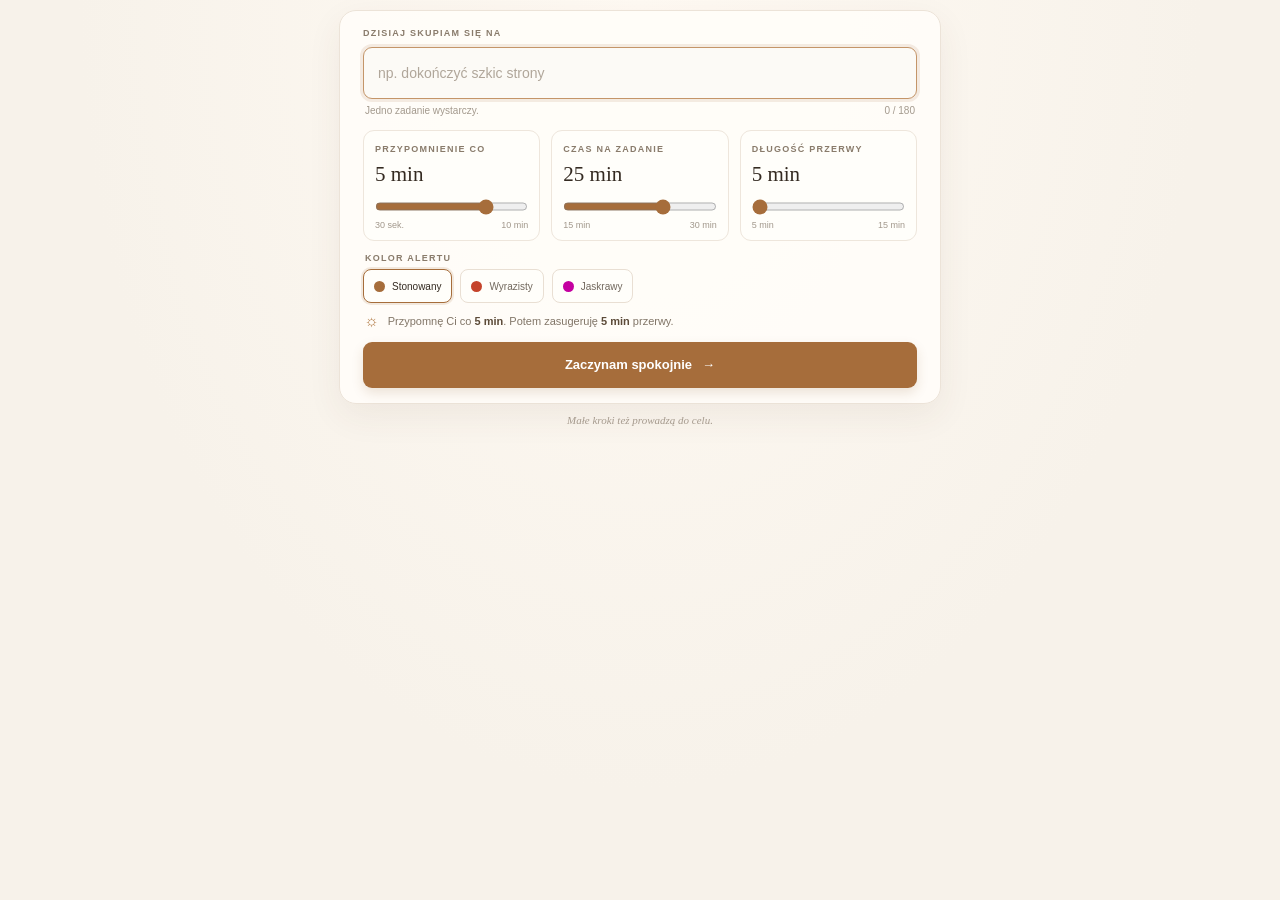
==== src/frontend/index.html @ 2476f2a1 "Initial commit: Kindly Reminder app" ====
<!doctype html>
<html lang="pl">
<head>
  <meta charset="utf-8">
  <meta name="viewport" content="width=device-width, initial-scale=1">
  <meta name="theme-color" content="#f7f2ea">
  <title>Kindly Reminder</title>
  <link rel="stylesheet" href="styles.css">
</head>
<body>
  <main class="app-shell">
    <form id="task-form" class="task-card">
      <label class="field-label" for="task">DZISIAJ SKUPIAM SIĘ NA</label>
      <input id="task" class="task-input" type="text" maxlength="180" placeholder="np. dokończyć szkic strony" autocomplete="off" autofocus required>
      <div class="field-hint"><span>Jedno zadanie wystarczy.</span><span id="char-count">0 / 180</span></div>

      <div class="settings-grid">
        <label class="setting" for="interval">
          <span class="setting-title">PRZYPOMNIENIE CO</span>
          <span class="setting-value"><strong id="interval-value">5 min</strong></span>
          <input id="interval" type="range" min="0" max="4" step="1" value="3">
          <span class="range-ends"><span>30 sek.</span><span>10 min</span></span>
        </label>
        <label class="setting" for="duration">
          <span class="setting-title">CZAS NA ZADANIE</span>
          <span class="setting-value"><strong id="duration-value">25 min</strong></span>
          <input id="duration" type="range" min="15" max="30" step="5" value="25">
          <span class="range-ends"><span>15 min</span><span>30 min</span></span>
        </label>
        <label class="setting" for="break">
          <span class="setting-title">DŁUGOŚĆ PRZERWY</span>
          <span class="setting-value"><strong id="break-value">5 min</strong></span>
          <input id="break" type="range" min="5" max="15" step="5" value="5">
          <span class="range-ends"><span>5 min</span><span>15 min</span></span>
        </label>
      </div>

      <fieldset class="tone-picker">
        <legend>KOLOR ALERTU</legend>
        <div class="tone-options">
          <button class="tone-option selected" type="button" data-tone="muted" aria-pressed="true">
            <span class="tone-swatch muted-swatch"></span><span>Stonowany</span>
          </button>
          <button class="tone-option" type="button" data-tone="vivid" aria-pressed="false">
            <span class="tone-swatch vivid-swatch"></span><span>Wyrazisty</span>
          </button>
          <button class="tone-option" type="button" data-tone="bright" aria-pressed="false">
            <span class="tone-swatch bright-swatch"></span><span>Jaskrawy</span>
          </button>
        </div>
      </fieldset>

      <div class="plan-note"><span aria-hidden="true">☼</span><span>Przypomnę Ci co <b id="plan-interval">5 min</b>. Potem zasugeruję <b id="plan-break">5 min</b> przerwy.</span></div>
      <button class="primary-button" type="submit"><span>Zaczynam spokojnie</span><span aria-hidden="true">→</span></button>
      <p id="form-error" class="error" role="alert" hidden></p>
    </form>

    <section id="active-card" class="active-card" hidden>
      <div class="active-top"><span class="live-dot"></span> SESJA W TOKU</div>
      <h2 id="active-task"></h2>
      <div class="active-meta"><span>Pozostało</span><strong id="time-left">—</strong></div>
      <div class="progress-track"><span id="progress"></span></div>
      <p class="active-hint">Możesz zamknąć to okno. Przypomnienia będą działać w tle.</p>
      <button id="stop-button" class="quiet-button" type="button">Zakończ sesję</button>
    </section>

    <footer>Małe kroki też prowadzą do celu.</footer>
  </main>
  <script src="app.js"></script>
</body>
</html>
---- src/frontend/styles.css ----
:root {
  color-scheme: light;
  --ink: #342a21;
  --muted: #83786c;
  --faint: #a3998d;
  --paper: #fffdf9;
  --canvas: #f7f2ea;
  --line: #e9dfd2;
  --accent: #a66d3b;
  --accent-dark: #89552d;
  --accent-pale: #f4e9dc;
  font-family: -apple-system, BlinkMacSystemFont, "Segoe UI", sans-serif;
  font-synthesis: none;
  text-rendering: optimizeLegibility;
  -webkit-font-smoothing: antialiased;
}
* { box-sizing: border-box; }
html, body { min-height: 100%; }
body { margin: 0; color: var(--ink); background: radial-gradient(ellipse at 50% 0%, #fffaf3 0, var(--canvas) 62%); }
button, textarea, input { font: inherit; }
button { cursor: pointer; }
.app-shell { max-width: 650px; margin: 0 auto; padding: 10px 24px 2px; }
.brand-row { display: flex; align-items: center; gap: 11px; min-height: 44px; user-select: none; }
.brand-mark { display: grid; place-items: center; width: 37px; height: 37px; border-radius: 12px; color: var(--accent); background: #f1e3d2; font-size: 19px; }
.brand-name { font-size: 14px; font-weight: 750; letter-spacing: -.2px; }
.brand-caption { color: var(--muted); font-size: 10px; margin-top: 3px; }
.today-pill { margin-left: auto; padding: 8px 10px; border: 1px solid var(--line); border-radius: 99px; color: #8a7d6d; font-size: 8px; font-weight: 700; letter-spacing: 1px; }
.tiny-dot { display: inline-block; width: 6px; height: 6px; margin-right: 5px; vertical-align: 1px; border-radius: 50%; background: #b98a5b; }
.intro { margin: 35px 0 23px; }
.eyebrow { color: var(--accent); font-size: 9px; font-weight: 800; letter-spacing: 1.9px; }
.intro h1 { margin: 10px 0 9px; font-family: Georgia, "Times New Roman", serif; font-size: 35px; line-height: 1.08; font-weight: 500; letter-spacing: -.8px; }
.intro p { max-width: 430px; margin: 0; color: var(--muted); font-size: 13px; line-height: 1.55; }
.task-card, .active-card { padding: 17px 23px 15px; border: 1px solid #ece3d8; border-radius: 17px; background: rgba(255,253,249,.95); box-shadow: 0 12px 35px rgba(88,62,37,.07); }
.field-label, .setting-title { display: block; color: #897b6b; font-size: 9px; font-weight: 800; letter-spacing: 1.25px; }
.task-input { display: block; width: 100%; height: 52px; margin-top: 9px; padding: 12px 14px; border: 1px solid #e6ddd2; border-radius: 9px; outline: none; color: var(--ink); background: #fcfaf6; font-size: 14px; transition: border-color .18s, box-shadow .18s; }
.task-input:focus { border-color: #c49569; box-shadow: 0 0 0 3px rgba(166,109,59,.12); }
.task-input::placeholder { color: #b0a69a; }
.field-hint { display: flex; justify-content: space-between; margin: 6px 2px 0; color: var(--faint); font-size: 10px; }
.settings-grid { display: grid; grid-template-columns: repeat(3, minmax(0, 1fr)); gap: 11px; margin-top: 14px; }
.setting { min-width: 0; padding: 13px 11px 10px; border: 1px solid #eee6dc; border-radius: 11px; background: #fffefa; }
.setting-value { display: block; margin-top: 8px; color: var(--muted); font-size: 12px; }
.setting-value strong { color: var(--ink); font-family: Georgia, serif; font-size: 21px; font-weight: 500; }
input[type="range"] { display: block; width: 100%; height: 17px; margin: 11px 0 5px; accent-color: var(--accent); cursor: pointer; }
.range-ends { display: flex; justify-content: space-between; color: #a1978b; font-size: 9px; }
.plan-note { display: flex; align-items: flex-start; gap: 9px; margin: 11px 1px 12px; color: #817567; font-size: 11px; line-height: 1.45; }
.plan-note > span:first-child { color: #b17a45; font-size: 16px; line-height: 14px; }
.plan-note b { color: #5c4b39; font-weight: 700; }
.tone-picker { min-width: 0; margin: 12px 0 0; padding: 0; border: 0; }
.tone-picker legend { margin-bottom: 6px; color: #897b6b; font-size: 9px; font-weight: 800; letter-spacing: 1.25px; }
.tone-options { display: flex; gap: 8px; }
.tone-option { display: flex; align-items: center; gap: 7px; min-height: 34px; padding: 6px 10px; border: 1px solid #e9dfd3; border-radius: 8px; color: #72685d; background: #fffefa; font-size: 10px; cursor: pointer; }
.tone-option:hover { border-color: #c5a17e; }
.tone-option.selected { border-color: var(--accent); box-shadow: 0 0 0 2px color-mix(in srgb, var(--accent) 14%, transparent); color: var(--ink); }
.tone-swatch { width: 11px; height: 11px; border-radius: 50%; }
.muted-swatch { background: #a66d3b; }
.vivid-swatch { background: #c5432b; }
.bright-swatch { background: #c400a0; }
.primary-button { display: flex; justify-content: center; align-items: center; gap: 10px; width: 100%; min-height: 46px; padding: 11px 16px; border: 0; border-radius: 9px; color: white; background: var(--accent); box-shadow: 0 5px 12px rgba(127,78,36,.15); font-size: 13px; font-weight: 700; transition: background .15s, transform .15s; }
.primary-button:hover { background: var(--accent-dark); transform: translateY(-1px); }
.primary-button:active { transform: translateY(0); }
.error { margin: 11px 0 0; color: #a54430; font-size: 12px; }
.active-card { border-color: #e9dac8; }
.active-top { color: var(--accent); font-size: 9px; font-weight: 800; letter-spacing: 1.4px; }
.live-dot { display: inline-block; width: 7px; height: 7px; margin-right: 5px; border-radius: 50%; background: #b97a42; box-shadow: 0 0 0 4px #f5e9dc; }
.active-card h2 { margin: 16px 0 19px; font: 500 25px/1.25 Georgia, serif; overflow-wrap: anywhere; }
.active-meta { display: flex; justify-content: space-between; color: var(--muted); font-size: 12px; }
.active-meta strong { color: var(--ink); font-size: 14px; }
.progress-track { height: 5px; margin-top: 9px; border-radius: 5px; background: #eee5da; overflow: hidden; }
.progress-track span { display: block; width: 0; height: 100%; border-radius: inherit; background: #b9824c; transition: width .4s; }
.active-hint { color: var(--muted); font-size: 12px; line-height: 1.5; margin: 15px 0 17px; }
.quiet-button { min-height: 40px; padding: 9px 14px; border: 1px solid #e5d9cb; border-radius: 8px; color: #806347; background: #fbf6ef; font-size: 12px; font-weight: 650; }
.quiet-button:hover { background: #f4e9dc; }
.active-card .quiet-button { width: 100%; }
footer { padding-top: 10px; color: #a59a8d; text-align: center; font-family: Georgia, serif; font-size: 11px; font-style: italic; }
[hidden] { display: none !important; }

.popup-body { min-height: 100vh; display: grid; place-items: center; background: transparent; padding: 12px; }
.popup-card { position: relative; width: min(100%, 600px); min-height: 280px; padding: 25px 30px 22px; border: 1px solid #ead8c4; border-top: 6px solid var(--accent); border-radius: 16px; background: #fffdf9; box-shadow: 0 16px 45px rgba(54,36,20,.3); animation: arrive .24s ease-out; }
.popup-icon { position: absolute; top: 20px; right: 25px; display: grid; place-items: center; width: 41px; height: 41px; border-radius: 13px; color: var(--accent); background: var(--accent-pale); font-size: 21px; }
.popup-eyebrow { padding-top: 5px; color: var(--accent); font-size: 10px; font-weight: 800; letter-spacing: 1.6px; }
.popup-card h1 { max-width: 475px; margin: 12px 0 7px; font: 500 29px/1.12 Georgia, serif; letter-spacing: -.35px; }
.popup-message { max-width: 495px; margin: 0; color: #75695d; font-size: 13px; line-height: 1.5; }
.popup-task { margin-top: 16px; padding: 10px 13px; border: 1px solid #eee5da; border-radius: 8px; background: #fcf8f2; }
.popup-task span { display: block; margin-bottom: 4px; color: #988878; font-size: 8px; font-weight: 800; letter-spacing: 1.1px; }
.popup-task strong { display: block; overflow: hidden; color: #504337; font-size: 12px; font-weight: 650; text-overflow: ellipsis; white-space: nowrap; }
.popup-actions { display: flex; gap: 10px; margin-top: 14px; }
.popup-actions .primary-button { width: auto; min-width: 190px; min-height: 42px; padding: 10px 17px; font-size: 12px; }
.popup-actions .quiet-button { min-height: 42px; }
.break-note { margin: 13px 0 0; color: #766652; font-size: 11px; line-height: 1.4; }
.popup-card.complete { min-height: 305px; border-top-width: 8px; }
.popup-card.complete h1 { font-size: 32px; }
.popup-card.complete .popup-icon { color: #fff; background: #a66d3b; }
body[data-tone="vivid"] { --accent: #c5432b; --accent-dark: #9f301e; --accent-pale: #fae7e1; }
body[data-tone="bright"] { --accent: #c400a0; --accent-dark: #950078; --accent-pale: #f9e5f5; }
body[data-tone="muted"] { --focus-bg: #a77b4e; }
body[data-tone="vivid"] { --focus-bg: #d94032; }
body[data-tone="bright"] { --focus-bg: #dc00b3; }
.popup-body.focus-mode { padding: 0; }
.popup-card.reminder-mode {
  display: grid;
  place-items: center;
  width: 100%;
  height: 100%;
  min-height: 100%;
  padding: 38px 64px;
  border: 0;
  border-radius: 21px;
  color: #fff;
  background: var(--focus-bg, #a77b4e);
  box-shadow: 0 20px 54px rgba(35,18,9,.36);
  text-align: center;
}
.popup-card.reminder-mode > :not(#popup-title) { display: none !important; }
.popup-card.reminder-mode h1 {
  max-width: 100%;
  margin: 0;
  color: #fff;
  font-family: -apple-system, BlinkMacSystemFont, "Segoe UI", sans-serif;
  font-size: clamp(48px, 9vw, 100px);
  font-weight: 800;
  line-height: 1.02;
  letter-spacing: -2.8px;
  overflow-wrap: anywhere;
  text-shadow: 0 2px 1px rgba(38,13,24,.1);
}
@keyframes arrive { from { opacity: 0; transform: translateY(-10px) scale(.985); } to { opacity: 1; transform: translateY(0) scale(1); } }

@media (max-width: 600px) {
  .app-shell { padding: 20px 18px; }
  .today-pill { font-size: 7px; }
  .intro { margin-top: 27px; }
  .intro h1 { font-size: 31px; }
  .task-card, .active-card { padding: 16px; }
  .settings-grid { gap: 7px; }
  .setting { padding: 11px 8px 9px; }
  .setting-title { font-size: 8px; letter-spacing: .8px; }
  .tone-options { gap: 5px; }
  .tone-option { gap: 5px; padding: 6px 7px; font-size: 9px; }
  .popup-card { padding: 22px 20px 19px; }
  .popup-card h1 { max-width: 80%; font-size: 25px; }
  .popup-message { max-width: 90%; }
}
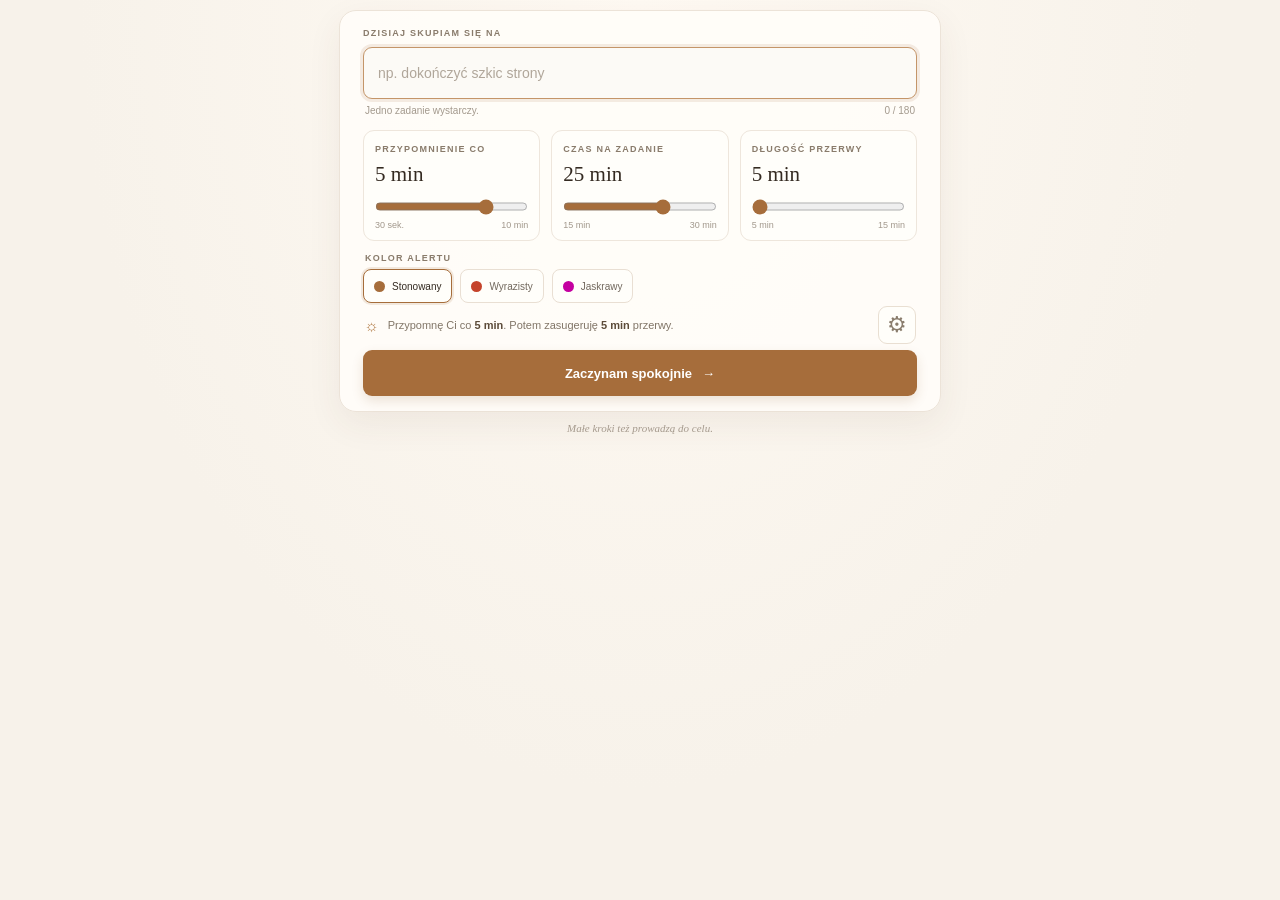
==== commit bbba1940: "Adjustable reminder size and menu-bar-only sessions - Reminder width, height and font size are set i" ====
--- a/src/frontend/index.html
+++ b/src/frontend/index.html
@@ -50,7 +50,7 @@
         </div>
       </fieldset>
 
-      <div class="plan-note"><span aria-hidden="true">☼</span><span>Przypomnę Ci co <b id="plan-interval">5 min</b>. Potem zasugeruję <b id="plan-break">5 min</b> przerwy.</span></div>
+      <div class="plan-note"><span aria-hidden="true">☼</span><span>Przypomnę Ci co <b id="plan-interval">5 min</b>. Potem zasugeruję <b id="plan-break">5 min</b> przerwy.</span><button id="settings-button" class="gear-button" type="button" title="Wygląd przypomnienia" aria-label="Wygląd przypomnienia">⚙</button></div>
       <button class="primary-button" type="submit"><span>Zaczynam spokojnie</span><span aria-hidden="true">→</span></button>
       <p id="form-error" class="error" role="alert" hidden></p>
     </form>
--- a/src/frontend/styles.css
+++ b/src/frontend/styles.css
@@ -30,6 +30,10 @@
 .eyebrow { color: var(--accent); font-size: 9px; font-weight: 800; letter-spacing: 1.9px; }
 .intro h1 { margin: 10px 0 9px; font-family: Georgia, "Times New Roman", serif; font-size: 35px; line-height: 1.08; font-weight: 500; letter-spacing: -.8px; }
 .intro p { max-width: 430px; margin: 0; color: var(--muted); font-size: 13px; line-height: 1.55; }
+.gear-button { flex: none; margin: -8px 0 -6px auto; width: 38px; height: 38px; padding: 0; border: 1px solid var(--line); border-radius: 9px; color: #8a7d6d; background: #fffefa; font-size: 22px; line-height: 1; }
+.gear-button:hover { border-color: #c5a17e; color: var(--accent); }
+.settings-shell { padding: 16px 20px 4px; }
+.settings-shell .settings-grid { margin-top: 10px; }
 .task-card, .active-card { padding: 17px 23px 15px; border: 1px solid #ece3d8; border-radius: 17px; background: rgba(255,253,249,.95); box-shadow: 0 12px 35px rgba(88,62,37,.07); }
 .field-label, .setting-title { display: block; color: #897b6b; font-size: 9px; font-weight: 800; letter-spacing: 1.25px; }
 .task-input { display: block; width: 100%; height: 52px; margin-top: 9px; padding: 12px 14px; border: 1px solid #e6ddd2; border-radius: 9px; outline: none; color: var(--ink); background: #fcfaf6; font-size: 14px; transition: border-color .18s, box-shadow .18s; }
@@ -42,7 +46,7 @@
 .setting-value strong { color: var(--ink); font-family: Georgia, serif; font-size: 21px; font-weight: 500; }
 input[type="range"] { display: block; width: 100%; height: 17px; margin: 11px 0 5px; accent-color: var(--accent); cursor: pointer; }
 .range-ends { display: flex; justify-content: space-between; color: #a1978b; font-size: 9px; }
-.plan-note { display: flex; align-items: flex-start; gap: 9px; margin: 11px 1px 12px; color: #817567; font-size: 11px; line-height: 1.45; }
+.plan-note { display: flex; align-items: center; gap: 9px; margin: 11px 1px 12px; color: #817567; font-size: 11px; line-height: 1.45; }
 .plan-note > span:first-child { color: #b17a45; font-size: 16px; line-height: 14px; }
 .plan-note b { color: #5c4b39; font-weight: 700; }
 .tone-picker { min-width: 0; margin: 12px 0 0; padding: 0; border: 0; }
@@ -95,16 +99,18 @@
 body[data-tone="muted"] { --focus-bg: #a77b4e; }
 body[data-tone="vivid"] { --focus-bg: #d94032; }
 body[data-tone="bright"] { --focus-bg: #dc00b3; }
-.popup-body.focus-mode { padding: 0; }
+.popup-body.focus-mode { height: 100vh; padding: 0; overflow: hidden; }
 .popup-card.reminder-mode {
-  display: grid;
-  place-items: center;
-  width: 100%;
-  height: 100%;
-  min-height: 100%;
-  padding: 38px 64px;
+  display: flex;
+  align-items: center;
+  justify-content: center;
+  width: 100vw;
+  height: 100vh;
+  min-height: 0;
+  overflow: hidden;
+  padding: calc(38px * var(--scale, 1)) calc(64px * var(--scale, 1));
   border: 0;
-  border-radius: 21px;
+  border-radius: calc(21px * var(--scale, 1));
   color: #fff;
   background: var(--focus-bg, #a77b4e);
   box-shadow: 0 20px 54px rgba(35,18,9,.36);
@@ -116,10 +122,9 @@
   margin: 0;
   color: #fff;
   font-family: -apple-system, BlinkMacSystemFont, "Segoe UI", sans-serif;
-  font-size: clamp(48px, 9vw, 100px);
   font-weight: 800;
   line-height: 1.02;
-  letter-spacing: -2.8px;
+  letter-spacing: calc(-2.8px * var(--scale, 1));
   overflow-wrap: anywhere;
   text-shadow: 0 2px 1px rgba(38,13,24,.1);
 }
